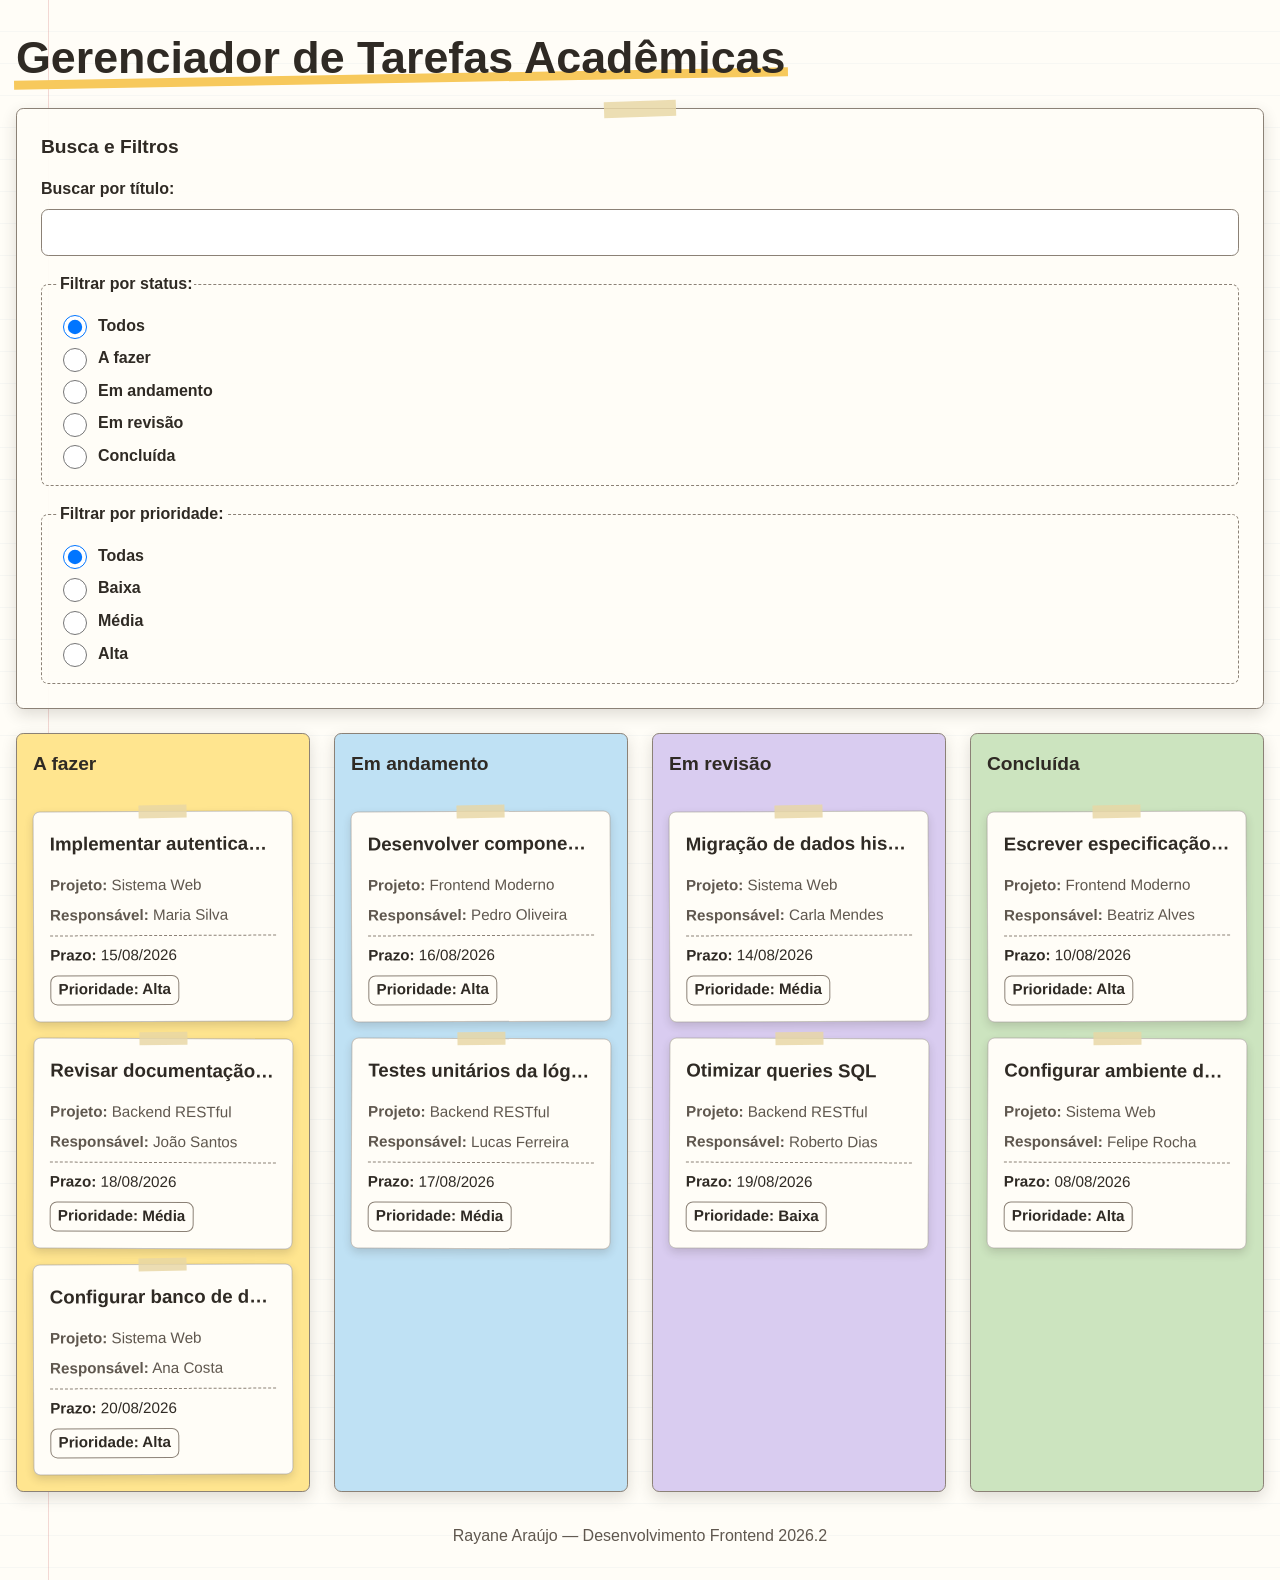
==== E2/index.html @ 1cc88a51 "Adiciona layout e estilização da E2" ====
<!DOCTYPE html>
<html lang="pt-BR">
<head>
    <meta charset="UTF-8">
    <meta name="viewport" content="width=device-width, initial-scale=1.0">
    <title>Gerenciador de Tarefas Acadêmicas</title>
    <link rel="stylesheet" href="styles.css">
</head>
<body>
    <header>
        <h1>Gerenciador de Tarefas Acadêmicas</h1>
    </header>

    <main>
        <section aria-labelledby="filtros-titulo">
            <h2 id="filtros-titulo">Busca e Filtros</h2>
            
            <form>
                <div>
                    <label for="busca-tarefa">Buscar por título:</label>
                    <input type="text" id="busca-tarefa" name="busca-tarefa">
                </div>

                <fieldset>
                    <legend>Filtrar por status:</legend>
                    <div>
                        <input type="radio" id="status-todos" name="status" value="todos" checked>
                        <label for="status-todos">Todos</label>
                    </div>
                    <div>
                        <input type="radio" id="status-fazer" name="status" value="fazer">
                        <label for="status-fazer">A fazer</label>
                    </div>
                    <div>
                        <input type="radio" id="status-andamento" name="status" value="andamento">
                        <label for="status-andamento">Em andamento</label>
                    </div>
                    <div>
                        <input type="radio" id="status-revisao" name="status" value="revisao">
                        <label for="status-revisao">Em revisão</label>
                    </div>
                    <div>
                        <input type="radio" id="status-concluida" name="status" value="concluida">
                        <label for="status-concluida">Concluída</label>
                    </div>
                </fieldset>

                <fieldset>
                    <legend>Filtrar por prioridade:</legend>
                    <div>
                        <input type="radio" id="prioridade-todas" name="prioridade" value="todas" checked>
                        <label for="prioridade-todas">Todas</label>
                    </div>
                    <div>
                        <input type="radio" id="prioridade-baixa" name="prioridade" value="baixa">
                        <label for="prioridade-baixa">Baixa</label>
                    </div>
                    <div>
                        <input type="radio" id="prioridade-media" name="prioridade" value="media">
                        <label for="prioridade-media">Média</label>
                    </div>
                    <div>
                        <input type="radio" id="prioridade-alta" name="prioridade" value="alta">
                        <label for="prioridade-alta">Alta</label>
                    </div>
                </fieldset>
            </form>
        </section>

        <section aria-labelledby="status-fazer-titulo">
            <h2 id="status-fazer-titulo">A fazer</h2>
            <ul>
                <li>
                    <article>
                        <h3>Implementar autenticação</h3>
                        <p><strong>Projeto:</strong> Sistema Web</p>
                        <p><strong>Responsável:</strong> Maria Silva</p>
                        <p><strong>Prazo:</strong> 15/08/2026</p>
                        <p><strong>Prioridade:</strong> Alta</p>
                    </article>
                </li>
                <li>
                    <article>
                        <h3>Revisar documentação de API</h3>
                        <p><strong>Projeto:</strong> Backend RESTful</p>
                        <p><strong>Responsável:</strong> João Santos</p>
                        <p><strong>Prazo:</strong> 18/08/2026</p>
                        <p><strong>Prioridade:</strong> Média</p>
                    </article>
                </li>
                <li>
                    <article>
                        <h3>Configurar banco de dados</h3>
                        <p><strong>Projeto:</strong> Sistema Web</p>
                        <p><strong>Responsável:</strong> Ana Costa</p>
                        <p><strong>Prazo:</strong> 20/08/2026</p>
                        <p><strong>Prioridade:</strong> Alta</p>
                    </article>
                </li>
            </ul>
        </section>

        <section aria-labelledby="status-andamento-titulo">
            <h2 id="status-andamento-titulo">Em andamento</h2>
            <ul>
                <li>
                    <article>
                        <h3>Desenvolver componentes React</h3>
                        <p><strong>Projeto:</strong> Frontend Moderno</p>
                        <p><strong>Responsável:</strong> Pedro Oliveira</p>
                        <p><strong>Prazo:</strong> 16/08/2026</p>
                        <p><strong>Prioridade:</strong> Alta</p>
                    </article>
                </li>
                <li>
                    <article>
                        <h3>Testes unitários da lógica</h3>
                        <p><strong>Projeto:</strong> Backend RESTful</p>
                        <p><strong>Responsável:</strong> Lucas Ferreira</p>
                        <p><strong>Prazo:</strong> 17/08/2026</p>
                        <p><strong>Prioridade:</strong> Média</p>
                    </article>
                </li>
            </ul>
        </section>

        <section aria-labelledby="status-revisao-titulo">
            <h2 id="status-revisao-titulo">Em revisão</h2>
            <ul>
                <li>
                    <article>
                        <h3>Migração de dados históricos</h3>
                        <p><strong>Projeto:</strong> Sistema Web</p>
                        <p><strong>Responsável:</strong> Carla Mendes</p>
                        <p><strong>Prazo:</strong> 14/08/2026</p>
                        <p><strong>Prioridade:</strong> Média</p>
                    </article>
                </li>
                <li>
                    <article>
                        <h3>Otimizar queries SQL</h3>
                        <p><strong>Projeto:</strong> Backend RESTful</p>
                        <p><strong>Responsável:</strong> Roberto Dias</p>
                        <p><strong>Prazo:</strong> 19/08/2026</p>
                        <p><strong>Prioridade:</strong> Baixa</p>
                    </article>
                </li>
            </ul>
        </section>

        <section aria-labelledby="status-concluida-titulo">
            <h2 id="status-concluida-titulo">Concluída</h2>
            <ul>
                <li>
                    <article>
                        <h3>Escrever especificação do projeto</h3>
                        <p><strong>Projeto:</strong> Frontend Moderno</p>
                        <p><strong>Responsável:</strong> Beatriz Alves</p>
                        <p><strong>Prazo:</strong> 10/08/2026</p>
                        <p><strong>Prioridade:</strong> Alta</p>
                    </article>
                </li>
                <li>
                    <article>
                        <h3>Configurar ambiente de desenvolvimento</h3>
                        <p><strong>Projeto:</strong> Sistema Web</p>
                        <p><strong>Responsável:</strong> Felipe Rocha</p>
                        <p><strong>Prazo:</strong> 08/08/2026</p>
                        <p><strong>Prioridade:</strong> Alta</p>
                    </article>
                </li>
            </ul>
        </section>
    </main>

    <footer>
        <p>Rayane Araújo — Desenvolvimento Frontend 2026.2</p>
    </footer>
</body>
</html>
---- E2/styles.css ----
:root {
    --papel: #fffdf7;
    --texto: #2f2a24;
    --texto-suave: #5f574e;
    --borda: #8b8176;

    --fazer: #ffe58f;
    --andamento: #bfe1f4;
    --revisao: #d9ccf0;
    --concluida: #cce4bf;

    --destaque: #f7c95c;
    --foco: #1f5aa6;

    --espaco-p: 0.5rem;
    --espaco-m: 1rem;
    --espaco-g: 1.5rem;

    --raio: 0.45rem;
    --sombra: 0 0.35rem 0.9rem rgba(47, 42, 36, 0.16);
}

*,
*::before,
*::after {
    box-sizing: border-box;
}

body {
    margin: 0;
    color: var(--texto);
    font-family: Arial, Helvetica, sans-serif;
    line-height: 1.5;
    background-color: var(--papel);
    background-image:
        linear-gradient(
            to right,
            transparent 0,
            transparent 3rem,
            rgba(200, 85, 85, 0.22) 3rem,
            rgba(200, 85, 85, 0.22) 3.06rem,
            transparent 3.06rem
        ),
        repeating-linear-gradient(
            to bottom,
            transparent 0,
            transparent 1.95rem,
            rgba(85, 125, 165, 0.12) 2rem
        );
}

header,
main,
footer {
    width: min(100% - 2rem, 90rem);
    margin-inline: auto;
}

header {
    padding: 2rem 0 1.5rem;
}

h1 {
    position: relative;
    width: fit-content;
    max-width: 100%;
    margin: 0;
    font-size: clamp(1.7rem, 4vw, 2.8rem);
    line-height: 1.15;
}

h1::after {
    content: "";
    position: absolute;
    z-index: -1;
    left: -0.15rem;
    right: -0.15rem;
    bottom: 0.05rem;
    height: 0.55rem;
    background: var(--destaque);
    transform: rotate(-1deg);
}

h2 {
    margin-top: 0;
    font-size: 1.2rem;
}

main {
    display: grid;
    grid-template-columns: minmax(0, 1fr);
    gap: var(--espaco-g);
    min-width: 0;
}

main > section {
    min-width: 0;
}

/* Busca e filtros */
main > section:first-of-type {
    position: relative;
    padding: var(--espaco-g);
    border: 0.1rem solid var(--borda);
    border-radius: var(--raio);
    background: rgba(255, 253, 247, 0.96);
    box-shadow: var(--sombra);
}

main > section:first-of-type::before {
    content: "";
    position: absolute;
    top: -0.5rem;
    left: 50%;
    width: 4.5rem;
    height: 1rem;
    background: rgba(233, 217, 167, 0.85);
    transform: translateX(-50%) rotate(-2deg);
}

form {
    display: flex;
    flex-direction: column;
    gap: var(--espaco-m);
}

form > div {
    display: flex;
    flex-direction: column;
    gap: var(--espaco-p);
}

label,
legend {
    font-weight: 700;
}

input[type="text"] {
    width: 100%;
    min-width: 0;
    min-height: 2.7rem;
    padding: 0.65rem 0.75rem;
    border: 0.1rem solid var(--borda);
    border-radius: var(--raio);
    background: #ffffff;
    color: var(--texto);
    font: inherit;
}

fieldset {
    min-width: 0;
    margin: 0;
    padding: var(--espaco-m);
    border: 0.1rem dashed var(--borda);
    border-radius: var(--raio);
}

fieldset > div {
    display: flex;
    align-items: center;
    gap: var(--espaco-p);
}

fieldset > div + div {
    margin-top: 0.35rem;
}

input[type="radio"] {
    width: 1.5rem;
    height: 1.5rem;
}

/* Colunas do quadro */
main > section:not(:first-of-type) {
    display: flex;
    flex-direction: column;
    gap: var(--espaco-m);
    min-width: 0;
    padding: var(--espaco-m);
    border: 0.1rem solid var(--borda);
    border-radius: var(--raio);
    box-shadow: var(--sombra);
}

main > section[aria-labelledby="status-fazer-titulo"] {
    background: var(--fazer);
}

main > section[aria-labelledby="status-andamento-titulo"] {
    background: var(--andamento);
}

main > section[aria-labelledby="status-revisao-titulo"] {
    background: var(--revisao);
}

main > section[aria-labelledby="status-concluida-titulo"] {
    background: var(--concluida);
}

ul {
    display: flex;
    flex-direction: column;
    gap: var(--espaco-m);
    min-width: 0;
    margin: 0;
    padding: 0;
    list-style: none;
}

li {
    min-width: 0;
}

article {
    position: relative;
    display: flex;
    flex-direction: column;
    gap: var(--espaco-p);
    min-width: 0;
    min-height: 10.5rem;
    padding: 1.1rem var(--espaco-m) var(--espaco-m);
    border: 0.1rem solid rgba(47, 42, 36, 0.28);
    border-radius: var(--raio);
    background: var(--papel);
    box-shadow: 0 0.25rem 0.55rem rgba(47, 42, 36, 0.16);
    transform: rotate(-0.25deg);
    transition: transform 0.15s ease, box-shadow 0.15s ease;
}

li:nth-child(even) article {
    transform: rotate(0.25deg);
}

article::before {
    content: "";
    position: absolute;
    top: -0.45rem;
    left: 50%;
    width: 3rem;
    height: 0.8rem;
    background: rgba(232, 215, 165, 0.82);
    transform: translateX(-50%) rotate(-1deg);
}

article:hover {
    transform: translateY(-0.12rem) rotate(0);
    box-shadow: 0 0.4rem 0.8rem rgba(47, 42, 36, 0.2);
}

article h3 {
    min-width: 0;
    margin: 0 0 var(--espaco-p);
    overflow: hidden;
    white-space: nowrap;
    text-overflow: ellipsis;
}

article p {
    margin: 0;
    color: var(--texto-suave);
    font-size: 0.95rem;
}

/* Empurra o prazo para a base do cartão */
article p:nth-of-type(3) {
    margin-top: auto;
    padding-top: var(--espaco-p);
    border-top: 0.08rem dashed var(--borda);
    color: var(--texto);
}

/* Deixa a prioridade mais visível */
article p:nth-of-type(4) {
    width: fit-content;
    max-width: 100%;
    padding: 0.15rem 0.45rem;
    border: 0.08rem solid var(--borda);
    border-radius: var(--raio);
    color: var(--texto);
    font-weight: 700;
}

:focus-visible {
    outline: 0.2rem solid var(--foco);
    outline-offset: 0.15rem;
}

footer {
    padding: 2rem 0;
    color: var(--texto-suave);
    text-align: center;
}

footer p {
    margin: 0;
}

/* A partir daqui, duas colunas cabem sem apertar demais os cartões. */
@media (min-width: 44rem) {
    main {
        grid-template-columns: repeat(2, minmax(0, 1fr));
    }

    main > section:first-of-type {
        grid-column: 1 / -1;
    }
}

/* A partir daqui, as quatro colunas cabem lado a lado sem rolagem horizontal. */
@media (min-width: 76rem) {
    main {
        grid-template-columns: repeat(4, minmax(0, 1fr));
    }

    main > section:first-of-type {
        grid-column: 1 / -1;
    }
}

@media (prefers-reduced-motion: reduce) {
    *,
    *::before,
    *::after {
        transition: none !important;
    }
}
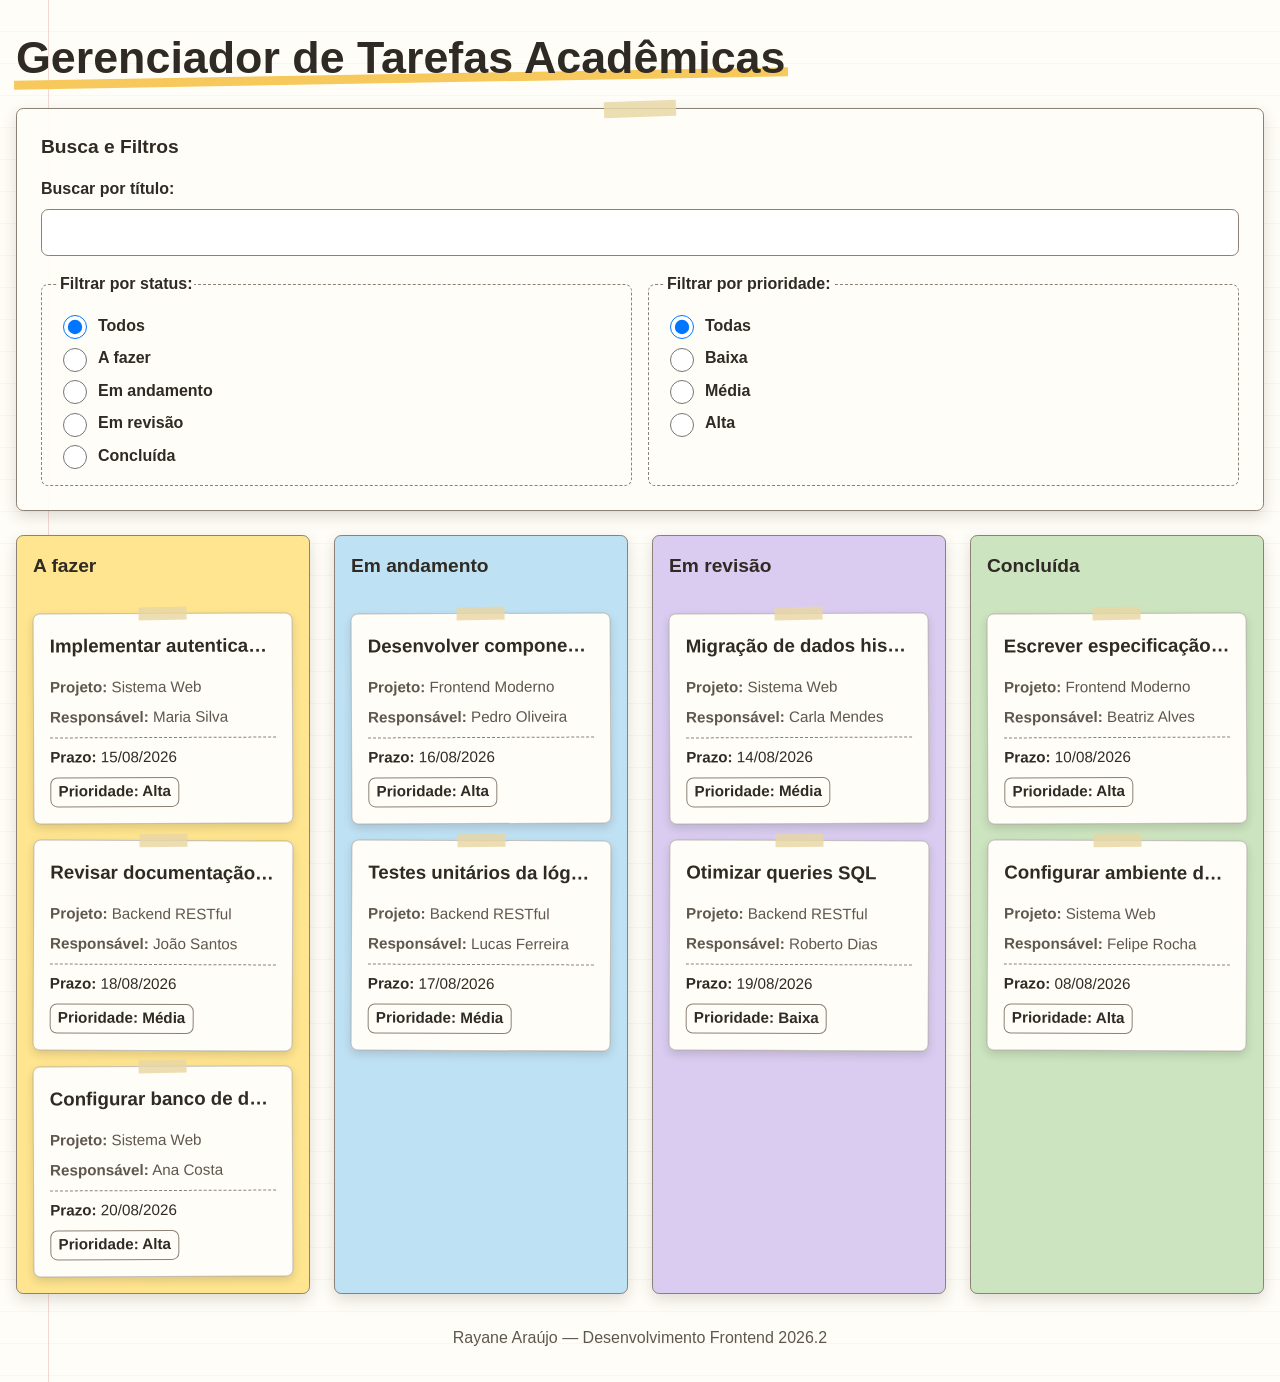
==== commit c28c870e: "Adiciona filtros funcionais às tarefas" ====
--- a/E2/index.html
+++ b/E2/index.html
@@ -176,5 +176,7 @@
     <footer>
         <p>Rayane Araújo — Desenvolvimento Frontend 2026.2</p>
     </footer>
+
+    <script src="script.js"></script>
 </body>
 </html>
--- a/E2/styles.css
+++ b/E2/styles.css
@@ -298,6 +298,15 @@
 
 /* A partir daqui, duas colunas cabem sem apertar demais os cartões. */
 @media (min-width: 44rem) {
+    form {
+        display: grid;
+        grid-template-columns: repeat(2, minmax(0, 1fr));
+    }
+
+    form > div {
+        grid-column: 1 / -1;
+    }
+
     main {
         grid-template-columns: repeat(2, minmax(0, 1fr));
     }
